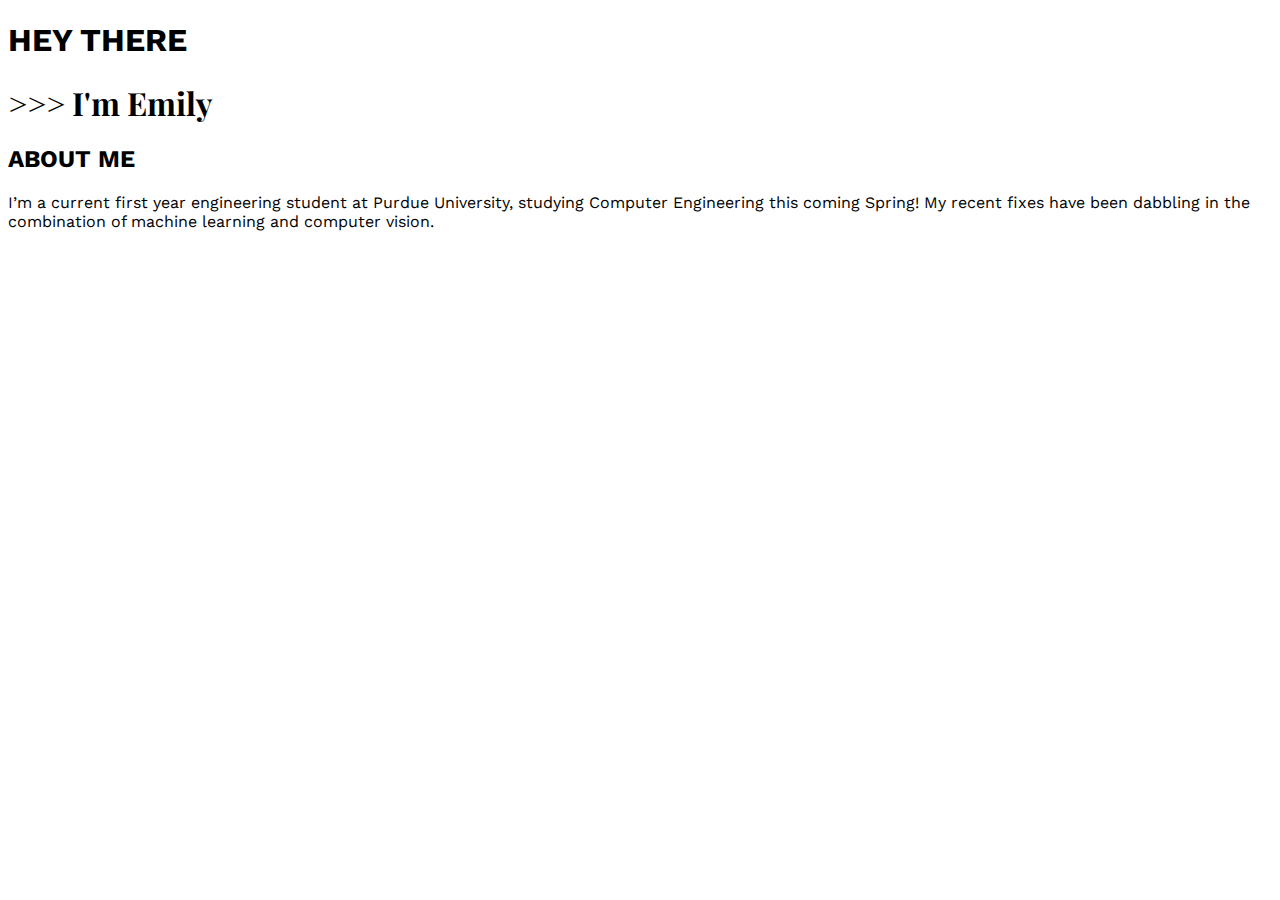
==== index.html @ 72ed7cda "Fixed minor error in index" ====
<!DOCTYPE html>
<html lang="en">
  <head>
    <meta charset="UTF-8" />
    <meta name="viewport" content="width=device-width, initial-scale=1.0" />
    <title>Emily Tumacder</title>

    <!-- Import stylesheets-->
    <link rel="stylesheet" href="general.css" />
    <link rel="stylesheet" href="index.css" />
    <!-- Import fonts-->
    <link rel="preconnect" href="https://fonts.googleapis.com">
    <link rel="preconnect" href="https://fonts.gstatic.com" crossorigin>
    <link href="https://fonts.googleapis.com/css2?family=Playfair+Display:ital@1&family=Work+Sans:wght@400;500&display=swap" rel="stylesheet">
    
  </head>
  <body>
    <div class="nav"></div>
   
    <section id="about">
        <h1>HEY THERE</h3>
        <h1 class ="serif-h1"> >>> I'm Emily</h2>
        <h2> ABOUT ME </h2>
        <p> I’m a current first year engineering 
            student at Purdue University, studying 
            Computer Engineering this coming Spring! 
            My recent fixes have been dabbling in 
            the combination of machine learning and
            computer vision.
        </p>
    </section>


  </body>
</html>
---- general.css ----
html {
    scroll-behavior:  smooth;
}

h1,h2,h3,p{
    font-family: 'Work Sans', sans-serif;   
}

.serif-h1{
    font-family: 'Playfair Display', serif;
}
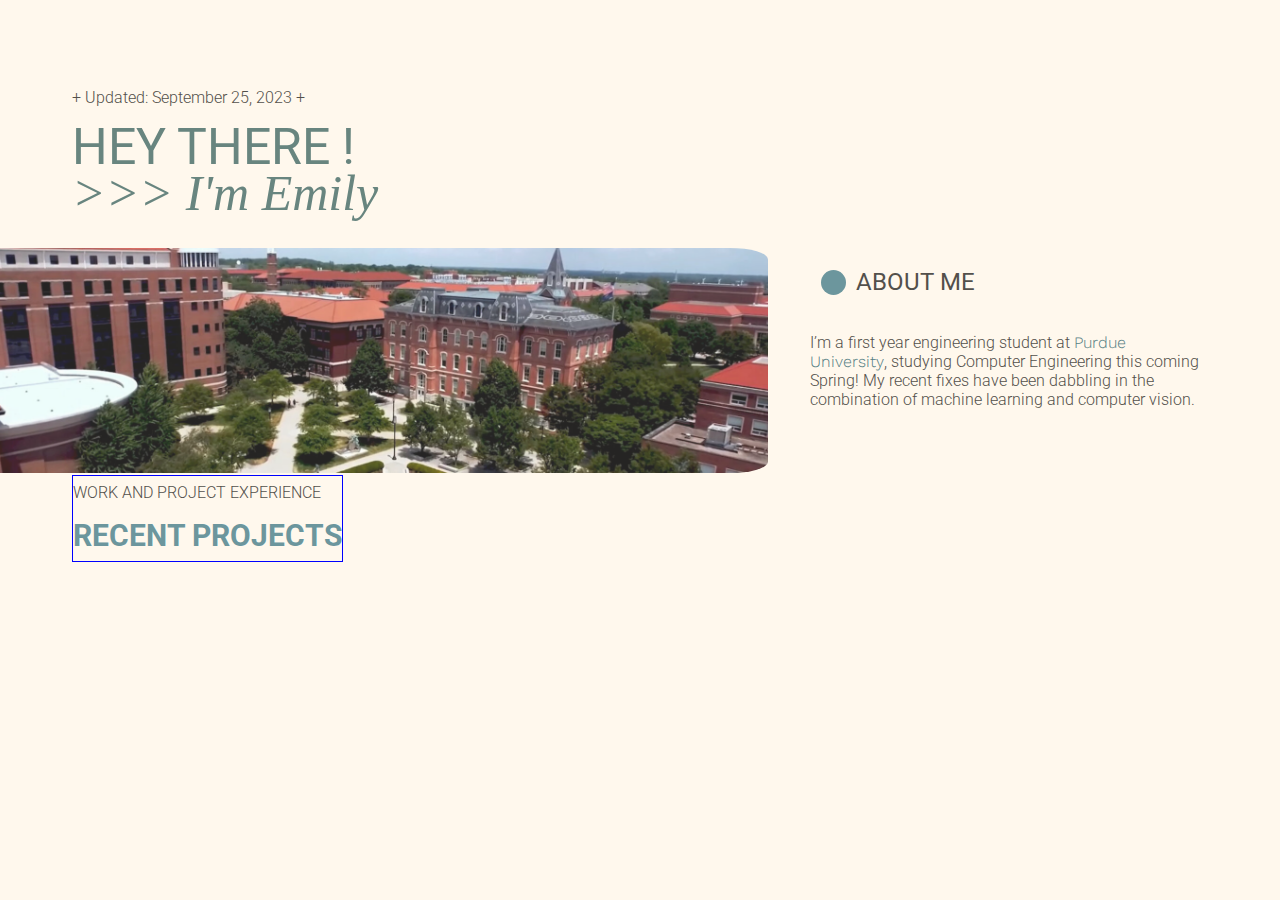
==== commit c693379c: "Finished the intro section" ====
--- a/index.html
+++ b/index.html
@@ -7,29 +7,66 @@
 
     <!-- Import stylesheets-->
     <link rel="stylesheet" href="general.css" />
-    <link rel="stylesheet" href="index.css" />
-    <!-- Import fonts-->
+    <link rel="stylesheet" href="fonts.css" />
+    <!-- Import fonts
+        Roboto : 300 400 regular 700 bold
+        Playfair: 400 italic
+        Work sans: 400 regular 500 medium
+    -->
     <link rel="preconnect" href="https://fonts.googleapis.com">
     <link rel="preconnect" href="https://fonts.gstatic.com" crossorigin>
-    <link href="https://fonts.googleapis.com/css2?family=Playfair+Display:ital@1&family=Work+Sans:wght@400;500&display=swap" rel="stylesheet">
+    <link href="https://fonts.googleapis.com/css2?family=Playfair+Display:ital@1&family=Roboto:wght@300;400;700&family=Work+Sans:wght@400;500&display=swap" rel="stylesheet">
     
-  </head>
+</head>
   <body>
-    <div class="nav"></div>
+    <div class = "page">
+        <div class="nav"></div>
    
-    <section id="about">
-        <h1>HEY THERE</h3>
-        <h1 class ="serif-h1"> >>> I'm Emily</h2>
-        <h2> ABOUT ME </h2>
-        <p> I’m a current first year engineering 
-            student at Purdue University, studying 
-            Computer Engineering this coming Spring! 
-            My recent fixes have been dabbling in 
-            the combination of machine learning and
-            computer vision.
-        </p>
-    </section>
+        <section id="about">
+            <p> + Updated: September 25, 2023 + </p>
+            <h1> HEY THERE !</h3>
+            <h1 class ="serif-h1"> >>> I'm Emily</h2>
+    
+            <div class = "clear-div-short"></div>
+            
+            <div class = "left-img">
+                <img id = "purdue" alt="Purdue university- engineering fountain" src="purdue2.jpg"/> 
+            </div>   
+                
+            <div id = "about-me">  
+                <div class = "left"></div>   
+                <div class = "right"> 
+                    <div class = "right-aligned-headers">
+                        <div class = "dot"></div> 
+                        <h2>ABOUT ME</h2>
+                    </div>
+                    <div class = "right-para">
+                        <p> I’m a first year engineering 
+                            student at <a href="https://engineering.purdue.edu/ECE">Purdue University</a>, studying 
+                            Computer Engineering this coming Spring! 
+                            My recent fixes have been dabbling in 
+                            the combination of machine learning and
+                            computer vision.
+                        </p>
+                    </div>
+                </div>  
 
+            </div>
+        </section>
+
+        <div class = "clear-div-section"></div>
+
+        <section id= "work-projects">
+            <div class = "left">
+                <div class = "left-align-headers" >
+                    <p>WORK AND PROJECT EXPERIENCE</p>
+                    <h2>RECENT PROJECTS</h2>
+                </div>
+            </div>
+            
+        </section>
+
+    </div>
 
   </body>
 </html>
--- a/general.css
+++ b/general.css
@@ -1,11 +1,134 @@
 html {
     scroll-behavior:  smooth;
+    background-color: rgb(255,248,237);
+    margin: 5%;
 }
 
-h1,h2,h3,p{
-    font-family: 'Work Sans', sans-serif;   
+h1{
+    font-family: 'Roboto', 'ttfors', sans-serif; 
+    font-weight: 400;
+    font-size: 50px; 
+    line-height: 0.25;
+    color: #68857F;
+}
+
+p, h2, h3{
+    font-family: 'Roboto', sans-serif; 
+    font-weight: 400; 
+    color: #53504B;
+}
+
+p{
+    font-weight: 300;
 }
 
 .serif-h1{
-    font-family: 'Playfair Display', serif;
+    font-family: serif;
+    font-style: italic;
+    font-weight: 200;
+}
+
+a{
+    font-family: 'Work Sans', sans-serif;
+    text-decoration: none;
+    color: #537d82;
+    transition: 0.5s;
+    border-radius: 10%;
+}
+
+a:hover{
+    background-color: #c0d6d9;
+}
+
+.page{
+    display: flex;
+    flex-direction: column;
+}
+
+/* funny little sections */
+#about-me{
+    display: flex;
+    height: 100%;
+    justify-content: space-between;
+}
+
+/* Funny text stuff */
+/* right alignment text */
+.right{
+    display: flex;
+    flex-direction: column;
+    width: 35%;
+}
+
+.right-aligned-headers{ 
+    display: flex;
+    border: 1px solid rgb(255,248,237);
+    height: 100%;
+    align-items: center;  
+    margin: 0 0;
+}
+.right-para{
+    display: flex;
+    /* border: 1px solid blue;  */
+    height: 100%;
+    float: right;
+    text-align: left;
+}
+
+/* left alignment text */ 
+.left{
+    display: flex;
+    width: 65%;
+    align-items: center;
+}
+.left-align-headers{
+    display: flex;
+    flex-direction: column;
+    line-height: 1.5px;
+    border: 1px solid blue; 
+    height: 100%;
+}
+.left-align-headers h2{
+    color: #6C969D;
+    font-size: 30px;
+    font-weight: 700;
+}
+
+#work-projects{
+    height: 100%;
+}
+
+/* Silly shapes */
+.dot {
+    height: 25px;
+    width: 25px;
+    background-color: #6C969D;
+    border-radius: 50%;
+    display: inline-block;
+    margin: 10px;
+}
+
+/* little spacers */
+.clear-div-section{
+    height: 50px;
+}
+
+.clear-div-short{
+    height: 15px;
+}
+
+/* img things */
+#purdue{
+    width : 100%;
+    height: 75%;
+    object-fit: cover;
+    border-radius: 0 5% 5% 0;
+    opacity: 85%;
+}
+
+.left-img{
+    position: absolute;
+    left: 0%;
+    width: 60%;
+    height: 300px;
 }--- a/fonts.css
+++ b/fonts.css
@@ -0,0 +1,6 @@
+@font-face {
+    font-family: 'ttfors';
+    font-style: normal;
+    font-weight: normal;
+    src: url('TT_fors/tt_fors_thin.otf') format('opentype');
+}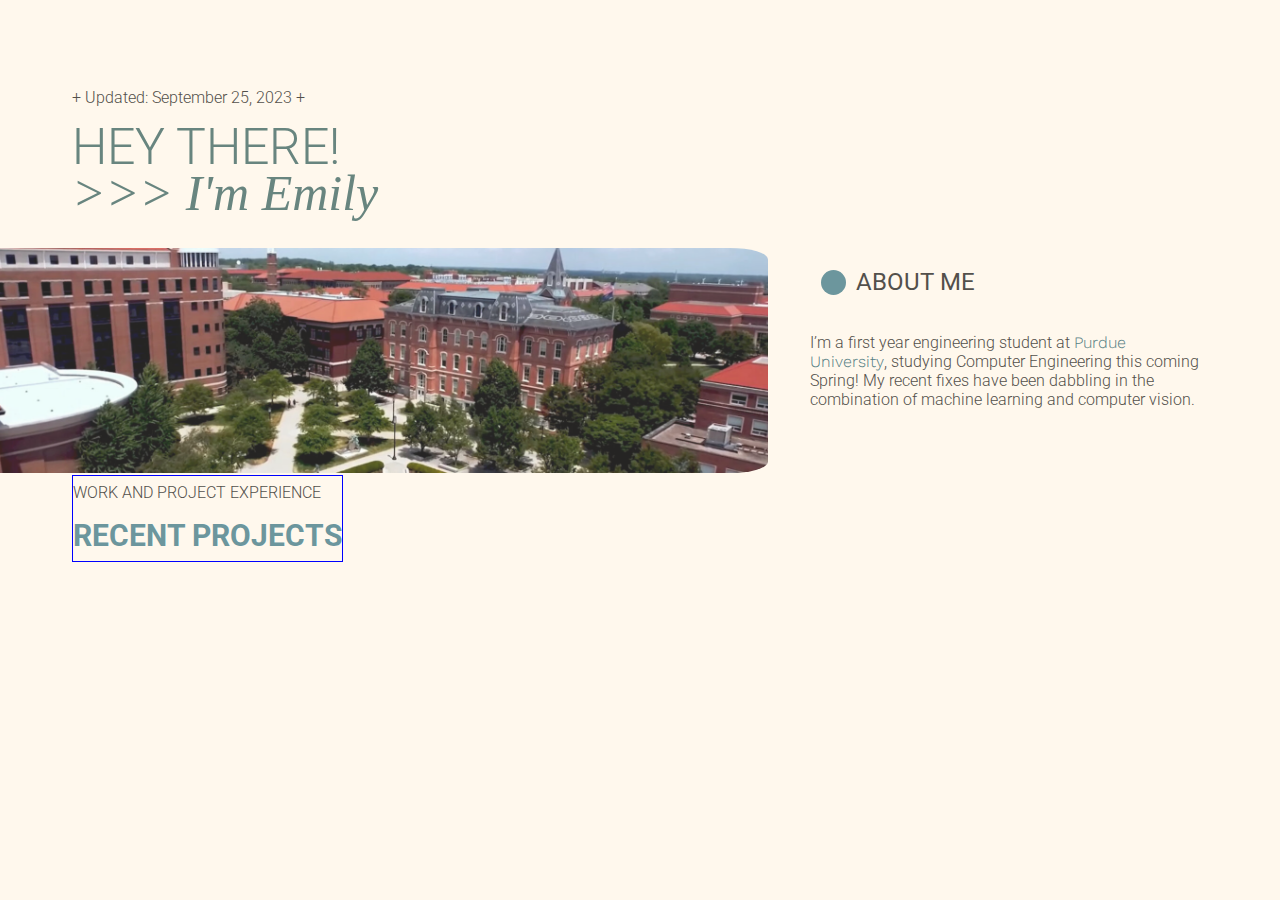
==== commit 37d4a290: "added basic anims" ====
--- a/index.html
+++ b/index.html
@@ -22,13 +22,15 @@
     <div class = "page">
         <div class="nav"></div>
    
-        <section id="about">
+        <div id="title">
             <p> + Updated: September 25, 2023 + </p>
-            <h1> HEY THERE !</h3>
+            <h1> HEY THERE! </h1>   
             <h1 class ="serif-h1"> >>> I'm Emily</h2>
-    
-            <div class = "clear-div-short"></div>
-            
+        </div>
+      
+        <div class = "clear-div-short"></div>
+        
+        <section class="main" id="about">
             <div class = "left-img">
                 <img id = "purdue" alt="Purdue university- engineering fountain" src="purdue2.jpg"/> 
             </div>   
@@ -56,7 +58,7 @@
 
         <div class = "clear-div-section"></div>
 
-        <section id= "work-projects">
+        <section class= "main" id= "work-projects">
             <div class = "left">
                 <div class = "left-align-headers" >
                     <p>WORK AND PROJECT EXPERIENCE</p>
--- a/general.css
+++ b/general.css
@@ -6,10 +6,14 @@
 
 h1{
     font-family: 'Roboto', 'ttfors', sans-serif; 
-    font-weight: 400;
+    font-weight: 300;
     font-size: 50px; 
     line-height: 0.25;
     color: #68857F;
+}
+
+.main{
+    animation: fade-in 3.5s;
 }
 
 p, h2, h3{
@@ -26,6 +30,31 @@
     font-family: serif;
     font-style: italic;
     font-weight: 200;
+    animation: launch-left 2s ease-in-out;
+}
+
+@keyframes launch-left{
+    0%{
+        opacity: 0;
+        transform: translate(-500px);
+    }
+    20%{
+        opacity: 25%;
+        transform: translate(-500px);
+    }
+    100%{
+        opacity: 1;
+        transform: translate(0px);
+    }
+}
+
+@keyframes fade-in{
+    0%{
+        opacity: 0;
+    }
+    100%{
+        opacity: 1;
+    }
 }
 
 a{
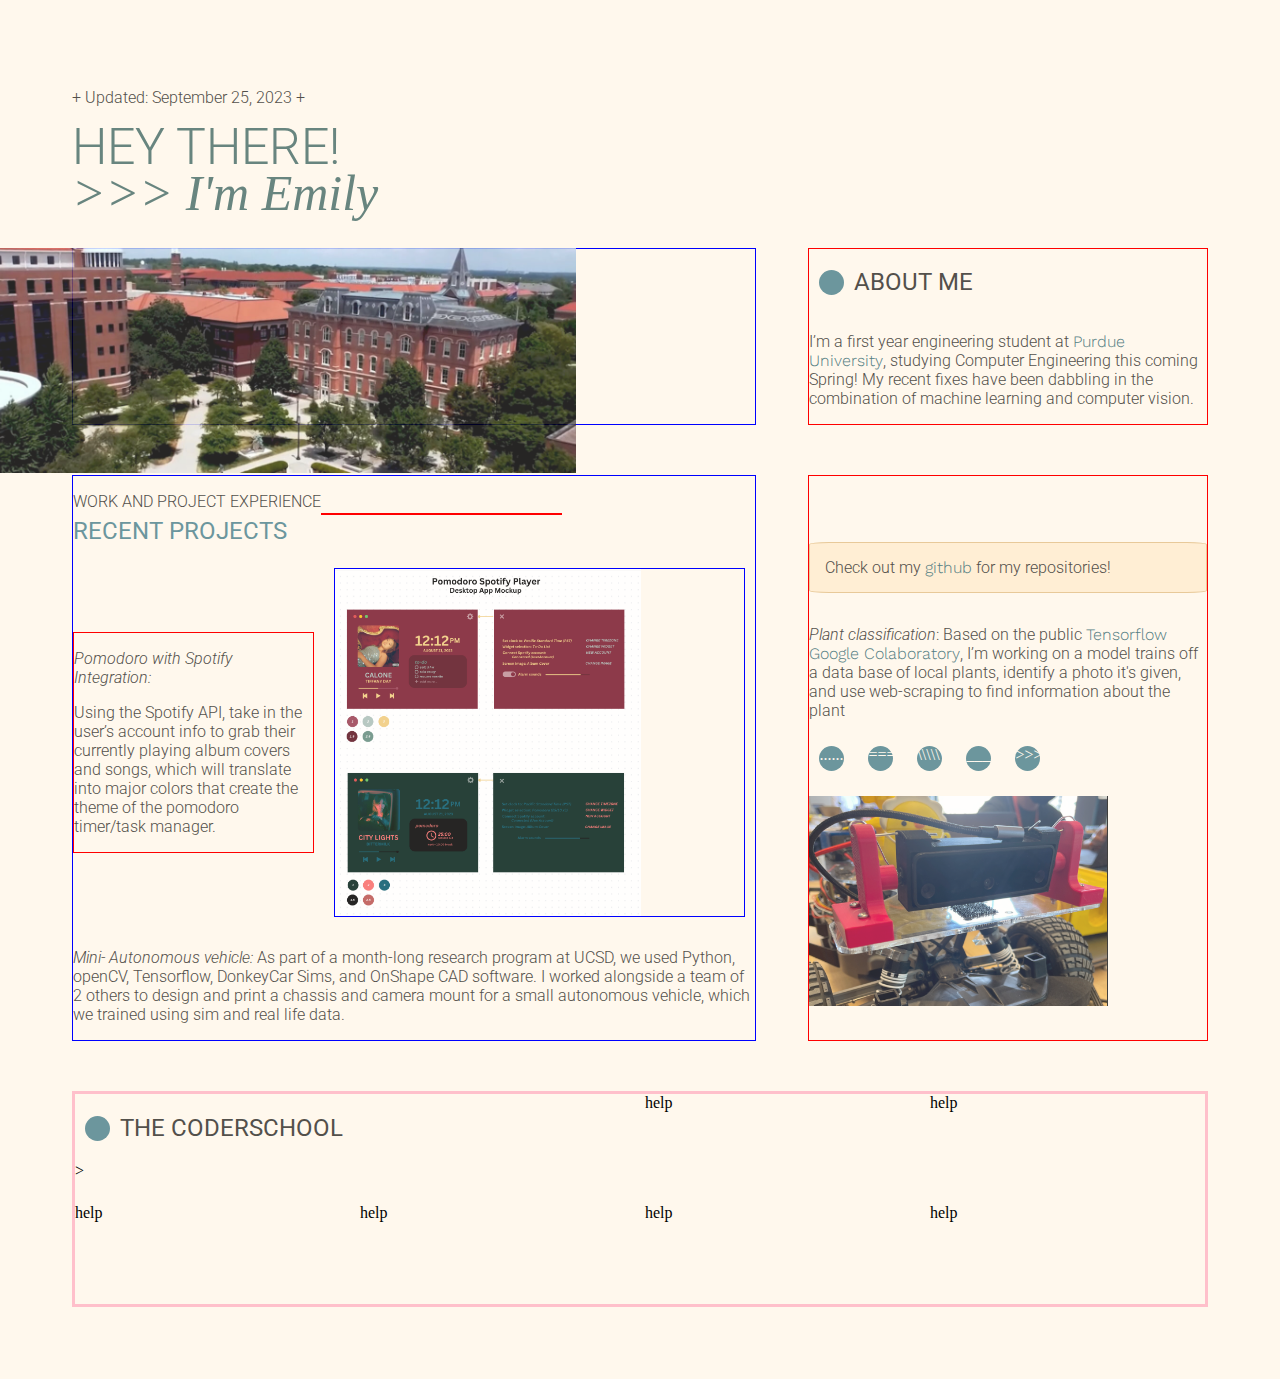
==== commit 07bf4623: "Setting up next sections" ====
--- a/index.html
+++ b/index.html
@@ -32,7 +32,7 @@
         
         <section class="main" id="about">
             <div class = "left-img">
-                <img id = "purdue" alt="Purdue university- engineering fountain" src="purdue2.jpg"/> 
+                <img class="image-defaults" alt="Purdue university- engineering fountain" src="purdue2.jpg"/> 
             </div>   
                 
             <div id = "about-me">  
@@ -60,12 +60,88 @@
 
         <section class= "main" id= "work-projects">
             <div class = "left">
-                <div class = "left-align-headers" >
+                <div>
                     <p>WORK AND PROJECT EXPERIENCE</p>
                     <h2>RECENT PROJECTS</h2>
                 </div>
+
+                <div class = "right"></div>
+
+                <div class = "right">
+                    <div>
+                        <p><i>Pomodoro with Spotify Integration:</i></p>
+                    
+                        <p>Using the Spotify API, 
+                            take in the user’s account info to grab their 
+                            currently playing album covers and songs, 
+                            which will translate into major colors that 
+                            create the theme of the pomodoro timer/task manager. 
+                        </p>
+                    </div>
+                </div>
+
+                <div class="clear-div-vertical"></div>
+
+                <div class = "left">
+                    <img class ="image-defaults" src="spotify_mockup.png">
+                </div>
+        
+                <div>
+                    <p>
+                       <i>Mini- Autonomous vehicle:</i> As part of a month-long 
+                        research program at UCSD, we used Python, openCV, 
+                        Tensorflow, DonkeyCar Sims, and OnShape CAD software. 
+                        I worked alongside a team of 2 others to design 
+                        and print a chassis and camera mount for a small 
+                        autonomous vehicle, which we trained using sim and 
+                        real life data.
+                    </p>
+                </div>
             </div>
-            
+
+            <div class = "right">
+                <div class="clear-div-section"></div>
+
+                <p id="git">Check out my <a href="https://github.com/emtinside">github</a> for my repositories!</p> 
+                <p>
+                    <i>Plant classification</i>: Based on the public <a href="https://colab.research.google.com/github/tensorflow/docs/blob/master/site/en/tutorials/images/classification.ipynb">Tensorflow Google Colaboratory</a>, 
+                    I’m working on a model trains off a data base of local plants, 
+                    identify a photo it's given, and use web-scraping to find information about the plant
+                </p>       
+                <div>
+                    <div>
+                        <div class="dot">......</div>
+                        <div class="dot">======</div>
+                        <div class="dot">\\\\\\</div>
+                        <div class="dot">______</div>
+                        <div class="dot">>>>>>></div>
+                    </div>
+                    <div class = "clear-div-short"></div>
+                    <img class="image-defaults" src="auto_vehicle.png">   
+                </div>
+            </div>
+        </section>
+
+        <div class="clear-div-section"></div>
+
+        <section id="coderschool">
+            <div class="full-grid">
+                <div class="grid00-01">
+                    <div class="basic-flex">
+                        <div class="dot"></div>
+                        <h2>
+                            THE CODERSCHOOL
+                        </h2>
+                    </div>>
+                </div>
+                <div class="grid02">help</div>
+                <div class="grid03">help</div>
+                <div class="grid10">help</div>
+                <div class="grid11">help</div>
+                <div class="grid12">help</div>
+                <div class="grid13">help</div>
+
+            </div>
         </section>
 
     </div>
--- a/general.css
+++ b/general.css
@@ -74,11 +74,22 @@
     flex-direction: column;
 }
 
+.basic-flex{
+    display: flex;
+    align-items: center;
+}
+
 /* funny little sections */
 #about-me{
     display: flex;
     height: 100%;
     justify-content: space-between;
+}
+#git{
+    background-color: #ffeed4;
+    border-radius: 5%;
+    border: 1px solid #e8c999;
+    padding: 15px;
 }
 
 /* Funny text stuff */
@@ -87,43 +98,57 @@
     display: flex;
     flex-direction: column;
     width: 35%;
+    border: 1px solid red; 
 }
 
 .right-aligned-headers{ 
-    display: flex;
-    border: 1px solid rgb(255,248,237);
+    display: inline-flex;
     height: 100%;
     align-items: center;  
     margin: 0 0;
-}
-.right-para{
-    display: flex;
-    /* border: 1px solid blue;  */
-    height: 100%;
-    float: right;
-    text-align: left;
 }
 
 /* left alignment text */ 
 .left{
     display: flex;
-    width: 65%;
-    align-items: center;
+    width: 60%;
+    flex-wrap: wrap;
+    row-gap: 15px;
+    border: 1px solid blue; 
+    align-content: flex-start;
+    align-items: center;  
 }
-.left-align-headers{
-    display: flex;
-    flex-direction: column;
+
+.left h2{
+    color: #6C969D;
+    font-weight: 400;
+    width: 100%;
+    height: 100%;
     line-height: 1.5px;
+}
+
+/* full stuff */
+.full-grid{
+    display: grid;
+    grid-template-columns: repeat(4, 1fr);
+    border: 3px solid pink; 
+    gap: 10px;
+    grid-auto-rows: minmax(100px, auto);
+    /* width: 100%;
+    flex-wrap: wrap;
+    row-gap: 15px;
     border: 1px solid blue; 
-    height: 100%;
+    align-content: flex-start;
+    align-items: center;   */
 }
-.left-align-headers h2{
-    color: #6C969D;
-    font-size: 30px;
-    font-weight: 700;
+.grid00-01{
+    grid-column: 1 / 3;
+    grid-row: 1;
 }
 
 #work-projects{
+    display: flex;
+    justify-content: space-between;
     height: 100%;
 }
 
@@ -131,6 +156,7 @@
 .dot {
     height: 25px;
     width: 25px;
+    color: rgb(255,248,237);
     background-color: #6C969D;
     border-radius: 50%;
     display: inline-block;
@@ -146,12 +172,15 @@
     height: 15px;
 }
 
+.clear-div-vertical{
+    width : 20px;
+}
+
 /* img things */
-#purdue{
-    width : 100%;
+.image-defaults{
+    width : 75%;
     height: 75%;
     object-fit: cover;
-    border-radius: 0 5% 5% 0;
     opacity: 85%;
 }
 
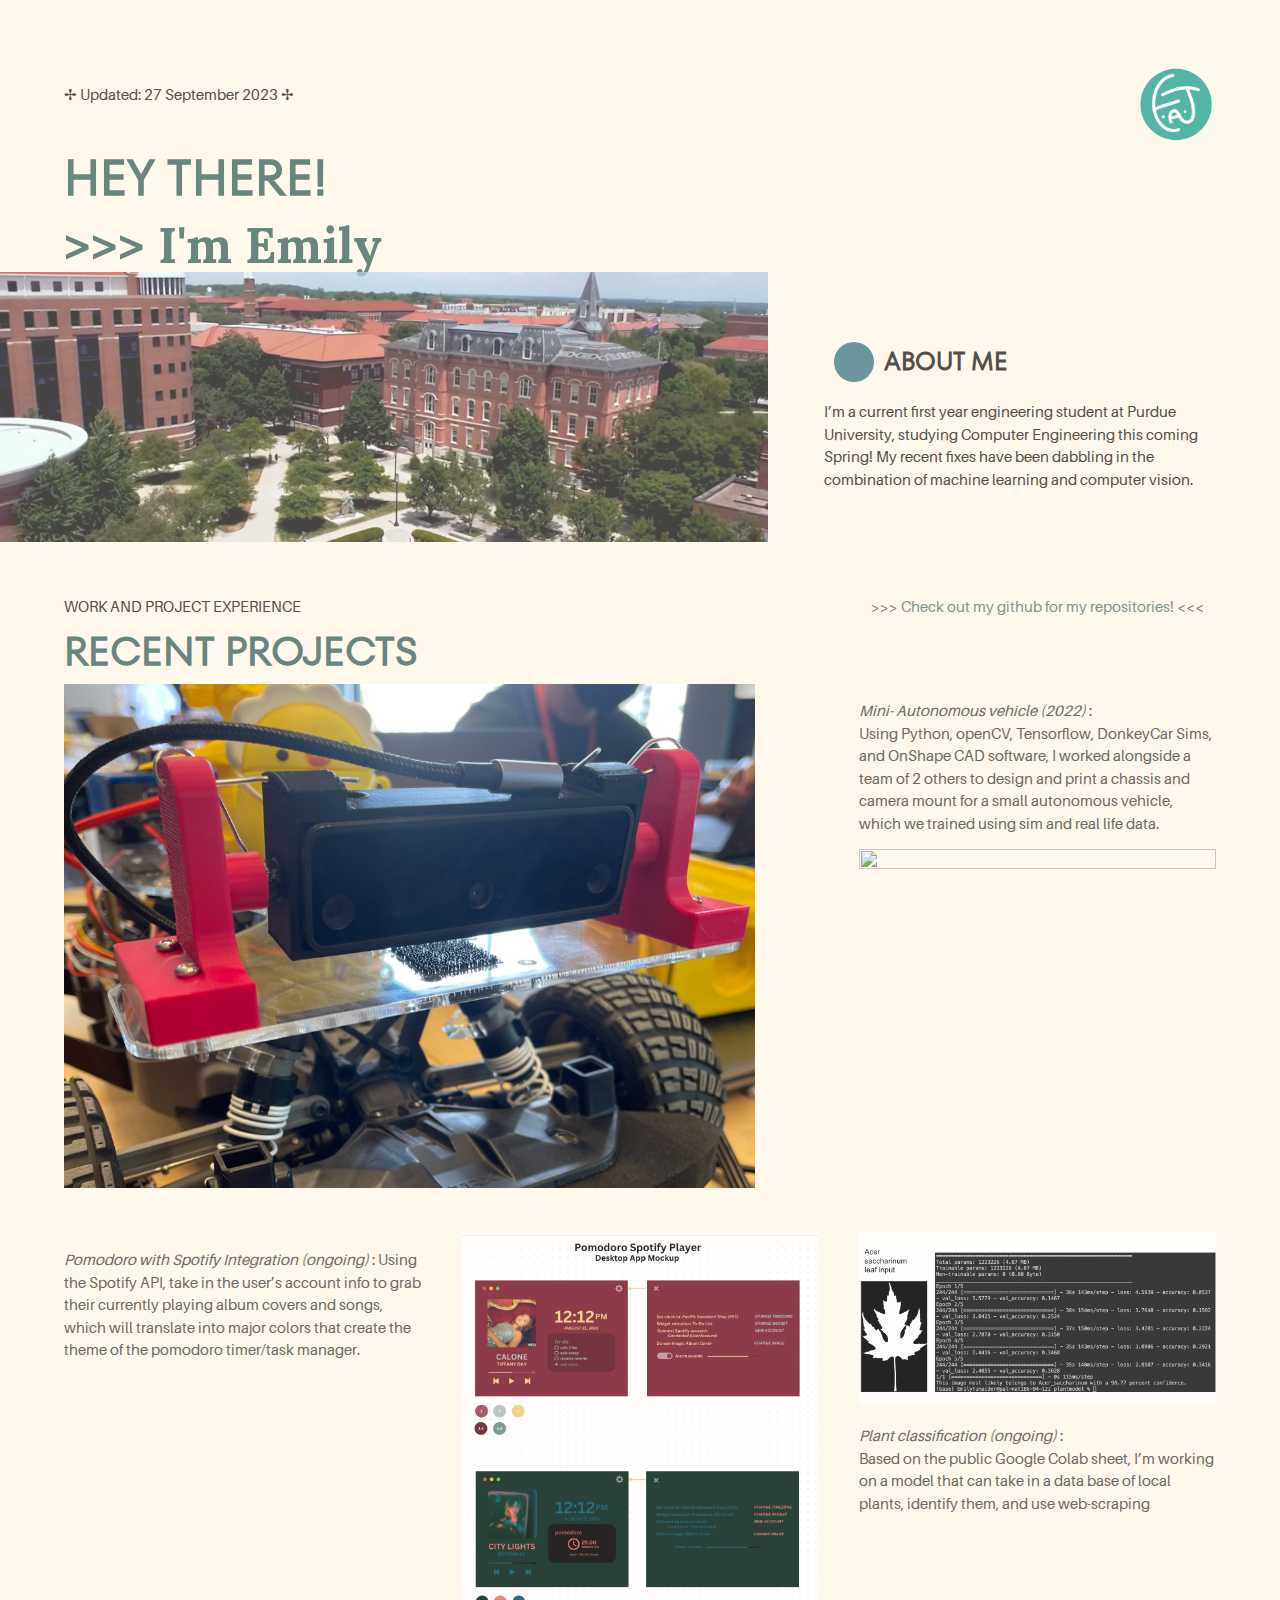
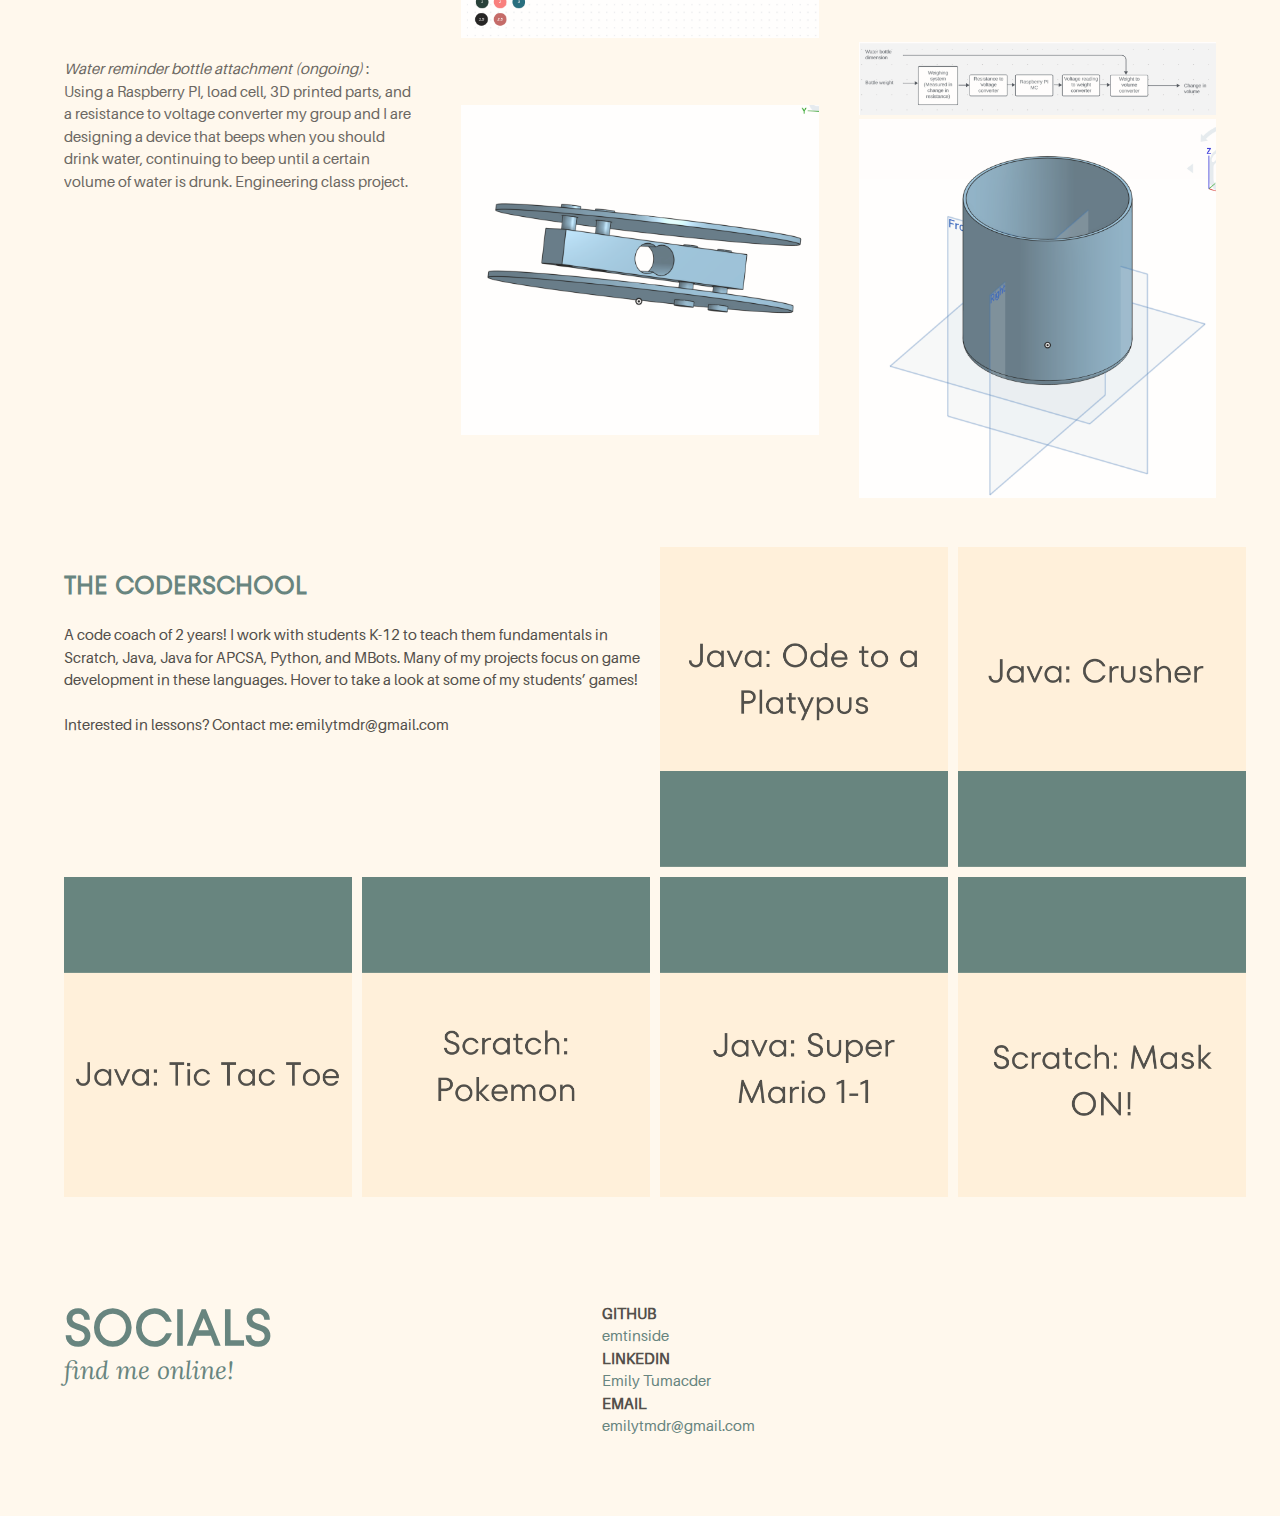
==== commit 2456a6ff: "Finished website" ====
--- a/index.html
+++ b/index.html
@@ -4,148 +4,229 @@
     <meta charset="UTF-8" />
     <meta name="viewport" content="width=device-width, initial-scale=1.0" />
     <title>Emily Tumacder</title>
-
-    <!-- Import stylesheets-->
-    <link rel="stylesheet" href="general.css" />
-    <link rel="stylesheet" href="fonts.css" />
-    <!-- Import fonts
-        Roboto : 300 400 regular 700 bold
-        Playfair: 400 italic
-        Work sans: 400 regular 500 medium
+    <link rel="icon" type="image/logo" href="/imgs/icon.png">
+
+    <!--
+        Import Stylesheets
     -->
-    <link rel="preconnect" href="https://fonts.googleapis.com">
-    <link rel="preconnect" href="https://fonts.gstatic.com" crossorigin>
-    <link href="https://fonts.googleapis.com/css2?family=Playfair+Display:ital@1&family=Roboto:wght@300;400;700&family=Work+Sans:wght@400;500&display=swap" rel="stylesheet">
+    <link rel="stylesheet" href="css/index.css" />
+    <link rel="stylesheet" href="css/fonts.css" />
+
+    <!--
+        Import Google Fonts
+    -->
+    <link rel="preconnect" href="https://fonts.googleapis.com" />
+    <link rel="preconnect" href="https://fonts.gstatic.com" crossorigin />
+    <link
+      href="https://fonts.googleapis.com/css2?family=Lora:ital@1&display=swap"
+      rel="stylesheet"
+    />
+  </head>
+  <body>
+    <div id="titles">
+      <div class="titles-child">
+        <p>✢ Updated: 27 September 2023 ✢</p>
+      </div>
+      <div class="titles-child" id="logo">
+        <img src="imgs/icon.png">
+      </div>
+      <div class="titles-child" id="sans_title">
+        <h1 class="sans_title">HEY THERE!</h1>
+      </div>
+      <div></div>
+      <div class="titles-child" id ="serif_title">
+        <h1 class="serif_title" style="animation: launch-left 2s ease-in-out;">>>> I'm Emily</h1>
+      </div>
+    </div>
+
+    <div class="clear-div-section"></div>
+
+    <div id="introduction">
+      <div class="left-abs-img">
+        <img src="imgs/purdue/purdue2.jpg" alt="purdue campus" />
+      </div>
+
+      <div id="intro-title">
+        <div class="dot"></div>
+        <h2>ABOUT ME</h2>
+      </div>
+
+      <p>
+        I’m a current first year engineering student at Purdue University,
+        studying Computer Engineering this coming Spring! My recent fixes have
+        been dabbling in the combination of machine learning and computer
+        vision.
+      </p>
+    </div>
+
+    <div class="clear-div-section"></div>
+    <div class="clear-div-section"></div>
+
+    <div id="projects">
+      <div id="intro-title">
+        <p>WORK AND PROJECT EXPERIENCE</p>
+        <h2 id="work-header">RECENT PROJECTS</h2>
+      </div>
+
+      <div class = "flex-right" id="git">
+        <p>
+            >>> <a href="https://github.com/emtinside">Check out my github for my repositories! </a> &#60&#60&#60 
+        </p>
+      </div>
+
+      <div class="flex-60">
+            <img src="/imgs/ucsd-auto/auto_vehicle.png">
+      </div>
+
+      <div class="flex-right">
+        <p>
+        <i>Mini- Autonomous vehicle (2022)</i> :  
+            <br>Using Python, openCV, Tensorflow,
+            DonkeyCar Sims, and OnShape CAD software, 
+            I worked alongside a team of 2 others 
+            to design and print a chassis and camera mount for a small 
+            autonomous vehicle, which we trained 
+            using sim and real life data.
+        </p>
+        <div>
+            <img src="/imgs/ucsd-auto/auto_team.JPG">
+        </div>
+      </div>
+
+      <div class="clear-div-section"></div>
+
+      <div class="flex-left">
+            <p>
+                <i>Pomodoro with Spotify Integration (ongoing)</i> : 
+                Using the Spotify API, take in the 
+                user’s account info to grab their 
+                currently playing album covers and songs, 
+                which will translate into major colors 
+                that create the theme of the pomodoro timer/task manager. 
+            </p>
+      </div>
+      <div class="flex-center">
+        <img src="/imgs/spotify/spotify_mockup.png">
+      </div>
+      <div class="flex-right">    
+        <img src="/imgs/binary-plant-model.png">
+        <p>
+        <i>Plant classification (ongoing)</i> :<br>
+                Based on the public Google Colab sheet, 
+                I’m working on a model that can take in a data base of 
+                local plants, identify them, and use web-scraping 
+        </p>
+      </div>
+
+      <div class="flex-left">
+        <p>
+            <i>Water reminder bottle attachment (ongoing)</i> : <br>
+            Using a Raspberry PI, load cell, 3D printed parts, and a resistance to voltage converter
+            my group and I are designing a device that beeps when you should drink water,
+            continuing to beep until a certain volume of water is drunk. Engineering class project. 
+        </p>
+    </div>
     
-</head>
-  <body>
-    <div class = "page">
-        <div class="nav"></div>
-   
-        <div id="title">
-            <p> + Updated: September 25, 2023 + </p>
-            <h1> HEY THERE! </h1>   
-            <h1 class ="serif-h1"> >>> I'm Emily</h2>
-        </div>
-      
-        <div class = "clear-div-short"></div>
+    <div class="flex-center">
+        <img src="/imgs/water-reminder/Cad.png">
+    </div>
+    <div class="flex-right">
+        <img src="/imgs/water-reminder/systems.png">
+        <img src="/imgs/water-reminder/boot.png">
+    </div>
+
+    <div class="clear-div-section"></div>
+
+    <div class="work-projects">
+        <div id="work-projects-title">
+            <div id="intro-title">
+                <h2 id="coder-header">THE CODERSCHOOL</h2>
+            </div>
+            <p>
+                A code coach of 2 years! 
+                I work with students K-12 to 
+                teach them fundamentals in Scratch, 
+                Java, Java for APCSA, Python, and MBots. 
+                Many of my projects focus on game development 
+                in these languages. Hover to take a look at 
+                some of my students’ games!
+                <br> <br>
+                Interested in lessons? Contact me: emilytmdr@gmail.com
+            </p>
+        </div>
+
+        <div class="img-underlay" id="img1">
+            <img src="/imgs/coder/ode.png">
+        </div>
+        <div id="img1">
+            <img class="img-cover" src="/imgs/coder/ode-head-1.png">
+        </div>
+
+        <div class="img-underlay" id="img2">
+            <img src="/imgs/coder/crusher.png">
+        </div>
+        <div id="img2">
+            <img class="img-cover" src="/imgs/coder/crusher-head-2.png">
+        </div>
+
+        <div class="img-underlay" id="img3">
+            <img src="/imgs/coder/ttt.png">
+        </div>
+        <div id="img3">
+            <img class="img-cover" src="/imgs/coder/ttt-head-3.png">
+        </div>
+
+        <div class="img-underlay" id="img4">
+            <img src="/imgs/coder/pokemon.png">
+        </div>
+        <div id="img4">
+            <img class="img-cover" src="/imgs/coder/pokemon-head-4.png">
+        </div>
         
-        <section class="main" id="about">
-            <div class = "left-img">
-                <img class="image-defaults" alt="Purdue university- engineering fountain" src="purdue2.jpg"/> 
-            </div>   
-                
-            <div id = "about-me">  
-                <div class = "left"></div>   
-                <div class = "right"> 
-                    <div class = "right-aligned-headers">
-                        <div class = "dot"></div> 
-                        <h2>ABOUT ME</h2>
-                    </div>
-                    <div class = "right-para">
-                        <p> I’m a first year engineering 
-                            student at <a href="https://engineering.purdue.edu/ECE">Purdue University</a>, studying 
-                            Computer Engineering this coming Spring! 
-                            My recent fixes have been dabbling in 
-                            the combination of machine learning and
-                            computer vision.
-                        </p>
-                    </div>
-                </div>  
-
-            </div>
-        </section>
-
-        <div class = "clear-div-section"></div>
-
-        <section class= "main" id= "work-projects">
-            <div class = "left">
-                <div>
-                    <p>WORK AND PROJECT EXPERIENCE</p>
-                    <h2>RECENT PROJECTS</h2>
-                </div>
-
-                <div class = "right"></div>
-
-                <div class = "right">
-                    <div>
-                        <p><i>Pomodoro with Spotify Integration:</i></p>
-                    
-                        <p>Using the Spotify API, 
-                            take in the user’s account info to grab their 
-                            currently playing album covers and songs, 
-                            which will translate into major colors that 
-                            create the theme of the pomodoro timer/task manager. 
-                        </p>
-                    </div>
-                </div>
-
-                <div class="clear-div-vertical"></div>
-
-                <div class = "left">
-                    <img class ="image-defaults" src="spotify_mockup.png">
-                </div>
-        
-                <div>
-                    <p>
-                       <i>Mini- Autonomous vehicle:</i> As part of a month-long 
-                        research program at UCSD, we used Python, openCV, 
-                        Tensorflow, DonkeyCar Sims, and OnShape CAD software. 
-                        I worked alongside a team of 2 others to design 
-                        and print a chassis and camera mount for a small 
-                        autonomous vehicle, which we trained using sim and 
-                        real life data.
-                    </p>
-                </div>
-            </div>
-
-            <div class = "right">
-                <div class="clear-div-section"></div>
-
-                <p id="git">Check out my <a href="https://github.com/emtinside">github</a> for my repositories!</p> 
-                <p>
-                    <i>Plant classification</i>: Based on the public <a href="https://colab.research.google.com/github/tensorflow/docs/blob/master/site/en/tutorials/images/classification.ipynb">Tensorflow Google Colaboratory</a>, 
-                    I’m working on a model trains off a data base of local plants, 
-                    identify a photo it's given, and use web-scraping to find information about the plant
-                </p>       
-                <div>
-                    <div>
-                        <div class="dot">......</div>
-                        <div class="dot">======</div>
-                        <div class="dot">\\\\\\</div>
-                        <div class="dot">______</div>
-                        <div class="dot">>>>>>></div>
-                    </div>
-                    <div class = "clear-div-short"></div>
-                    <img class="image-defaults" src="auto_vehicle.png">   
-                </div>
-            </div>
-        </section>
-
-        <div class="clear-div-section"></div>
-
-        <section id="coderschool">
-            <div class="full-grid">
-                <div class="grid00-01">
-                    <div class="basic-flex">
-                        <div class="dot"></div>
-                        <h2>
-                            THE CODERSCHOOL
-                        </h2>
-                    </div>>
-                </div>
-                <div class="grid02">help</div>
-                <div class="grid03">help</div>
-                <div class="grid10">help</div>
-                <div class="grid11">help</div>
-                <div class="grid12">help</div>
-                <div class="grid13">help</div>
-
-            </div>
-        </section>
-
-    </div>
-
+        <div class="img-underlay" id="img5">
+            <img src="/imgs/coder/mario.png">
+        </div>
+        <div id="img5">
+            <img class="img-cover" src="/imgs/coder/mario-head-5.png">
+        </div>
+
+        <div class="img-underlay" id="img6">
+            <img src="/imgs/coder/mask.png">
+        </div>
+        <div id="img6">
+            <img class="img-cover" src="/imgs/coder/mask-head-7.png">
+        </div>
+    </div>
+
+    <div class="clear-div-section"></div>
+    <div class="clear-div-section"></div>
+
+    <div class="socials">
+        <div>
+            <h2> SOCIALS </h2>
+            <p id="find-me"><i>find me online!</i> </p>
+        </div>
+        <div id="socials">
+            <p><b>GITHUB</b>
+                <br> 
+                <a href="https://github.com/emtinside"> emtinside </a>
+                <br>
+                <b>LINKEDIN</b> 
+                <br>
+                <a href="www.linkedin.com/in/emily-tumacder"> Emily Tumacder </a>
+                <br>
+                <b>EMAIL</b> 
+                <br>
+                <a href=""> emilytmdr@gmail.com </a>
+            </p>
+        </div>
+    </div>
+
+    </div>
   </body>
 </html>
 
+
+<!--
+    
+-->--- a/css/index.css
+++ b/css/index.css
@@ -0,0 +1,280 @@
+/* Color Coding Legend
+--> Red: Body
+--> Blue: Left column
+--> Green: Right colum
+--> Pink: Grid
+--> White: Additional elements
+*/
+
+/* GENERAL SETTINGS */
+html{
+    background-color: rgb(255,248,237);
+}
+
+body{
+    color: #53504B;
+    margin: 5%;
+}
+
+/* IMAGES AS A WHOLE */
+img{
+    width: 100%;
+    height: 100%;
+    object-fit: cover; 
+}
+
+/* HEADINGS AND FONTS */
+h1{
+    font-size: 50px;
+    color: #68857F;
+}
+
+h2{
+    font-size: 25px;
+    font-family: "ttfors_regular", sans-serif;
+}
+
+.sans_title{
+    font-family: "ttfors_regular", sans-serif;
+}
+
+.serif_title{
+    font-family: "Lora", serif;
+}
+
+p{
+    font-family: "aileron";
+    font-size: 15px;
+    line-height: 1.5;
+}
+a{
+    text-decoration: none;
+    color: #68857F;
+}
+
+/* DIV --- TITLES */
+#titles{
+    display: grid;
+    grid-template-columns: 93% 7%;
+    grid-template-areas: "titlep icon" "titlehey ." "titlename .";
+    grid-template-rows: 3;
+    row-gap: 0px;
+}
+
+.titles-child{
+    /* border: 1px solid black; */
+    line-height: 0;
+}
+.titles-child #serif_title{
+    grid-area: titlehey;
+}
+.titles-child #serif_title{
+    grid-area: titlename;
+}
+.titles-child img{
+    opacity: 85%;
+    width: 100%;
+    height: 100%;
+    object-fit: contain;
+}
+.titles-child p{
+    /* border: 1px solid black; */
+    line-height: 2;
+    grid-area: titlep;
+}
+
+/* DIV --- INTRODUCTION */
+#introduction{
+    display: grid;
+    grid-template-columns: 33% 33% 33%;
+    grid-template-rows: auto;
+    grid-template-areas: ". . title" ". . sidebar";
+    align-items: center;
+}
+.left-abs-img{
+    position: absolute;
+    opacity: 85%;
+    left: 0%;
+    width: 60%;
+    height: 30%;
+}
+
+.left-abs-img img{
+    opacity: 85%;
+    width: 100%;
+    height: 100%;
+    object-fit: cover;
+}
+
+#introduction #intro-title{
+    display: flex;
+    align-items: center;
+    grid-area: title;
+}
+
+#introduction p{
+    grid-area: sidebar;
+    margin: 0px;
+}
+
+/* DIV --- ONGOING PROJECTS */
+#projects{
+    display: flex;
+    flex-wrap: wrap;
+}
+.flex-right{
+    opacity: 85%;
+    width: 31%;
+    height: fit-content;
+    margin-left: auto;
+}
+.flex-left{
+    opacity: 85%;
+    width: 31%;
+    height: fit-content;
+    margin-right: auto;
+}
+.flex-center{
+    width: 31%;
+    opacity: 85%;
+    height: fit-content;
+    margin: auto;
+}
+#work-header{
+    font-size: 40px;
+    color: #68857F;
+    line-height: 0;
+}
+#git{
+    row-gap: 5px;
+    text-align: center;
+}
+.flex-60{
+    width: 60%;
+}
+
+/* DIV --- THE CODERSCHOOL */
+.work-projects{
+    display: grid;
+    grid-template-columns: 25% 25% 25% 25%;
+    grid-template-rows: 25vw 25vw; 
+    grid-template-areas: "text text img1 img2" "img3 img4 img5 img6";
+    gap: 10px;
+}
+#work-projects-title{
+    grid-area: text;
+}
+#coder-header{
+    font-size: 25px;
+    color: #68857F;
+}
+.img-cover{
+    opacity: 1;
+}
+.img-cover:hover{
+    opacity: 0;
+    transition: 0.3s ;
+}
+.img-underlay{
+    opacity: 1;
+}
+#img1{
+    grid-area: img1;
+}
+#img2{
+    grid-area: img2;
+}
+#img3{
+    grid-area: img3;
+}
+#img4{
+    grid-area: img4;
+}
+#img5{
+    grid-area: img5;
+}
+#img6{
+    grid-area: img6;
+}
+
+/* DIV --- SOCIALS */
+.socials{
+    display: flex;
+    width: 60%;
+    justify-content: space-between;
+}
+
+.socials  h2{
+    font-size: 50px;
+    line-height: 0;
+    color: #68857F;
+}
+.socials #find-me{
+    font-size: 25px;
+    line-height: 0;
+    font-family: "Lora", serif;
+    font-style: italic;
+    color: #68857F;
+}
+.socials  #socials{
+    font-size: 15px;
+    font-family: ttfors, sans-serif;
+    font-style: normal;
+    color: #53504B;
+}
+
+/* CLEAR DIVIDERS */
+.clear-div-section{
+    height: 5vh;
+    left: 0%;
+    width: 100%;
+}
+
+/* FUN FILLER SHAPES */
+.dot {
+    height: 40px;
+    width: 40px;
+    color: rgb(255,248,237);
+    background-color: #6C969D;
+    border-radius: 50%;
+    display: inline-block;
+    margin: 10px;
+}
+
+/* ANIMATION */
+@keyframes launch-left{
+    0%{
+        opacity: 0;
+        transform: translate(-500px);
+    }
+    20%{
+        opacity: 25%;
+        transform: translate(-500px);
+    }
+    100%{
+        opacity: 1;
+        transform: translate(0px);
+    }
+}
+
+@keyframes fade-out{
+    0%{
+        opacity: 1;
+    }
+    100%{
+        opacity: 0;
+        visibility: hidden;
+    }
+
+}
+
+@keyframes fade-in{
+    0%{
+        visibility: hidden;
+        opacity: 0;
+    }
+    100%{
+        opacity: 1;
+        visibility: visible;
+    }
+}--- a/css/fonts.css
+++ b/css/fonts.css
@@ -0,0 +1,34 @@
+@font-face {
+    font-family: "ttfors_regular";
+    src: url(/fonts/ttfors/TT\ Fors\ Trial\ Regular.ttf);
+    font-weight: 400;
+    font-style: normal;
+}
+
+@font-face {
+    font-family: "ttfors_thin";
+    src: url(/fonts/ttfors/TT\ Fors\ Trial\ Light.ttf);
+    font-weight: 300;
+    font-style: normal;
+}
+
+@font-face {
+    font-family: "ttfors_thin_ital";
+    src: url(/fonts/ttfors/TT\ Fors\ Trial\ Light\ Italic.ttf);
+    font-weight: 300;
+    font-style: italic;
+}
+
+@font-face {
+    font-family: "ttfors_regular_ital";
+    src: url(/fonts/ttfors/TT\ Fors\ Trial\ Italic.ttf);
+    font-weight: 400;
+    font-style: italic;
+}
+
+@font-face {
+    font-family: "aileron";
+    src: url('/fonts/aileron/Aileron-Regular.otf') format('opentype');
+    font-weight: normal;
+    font-style: normal;
+}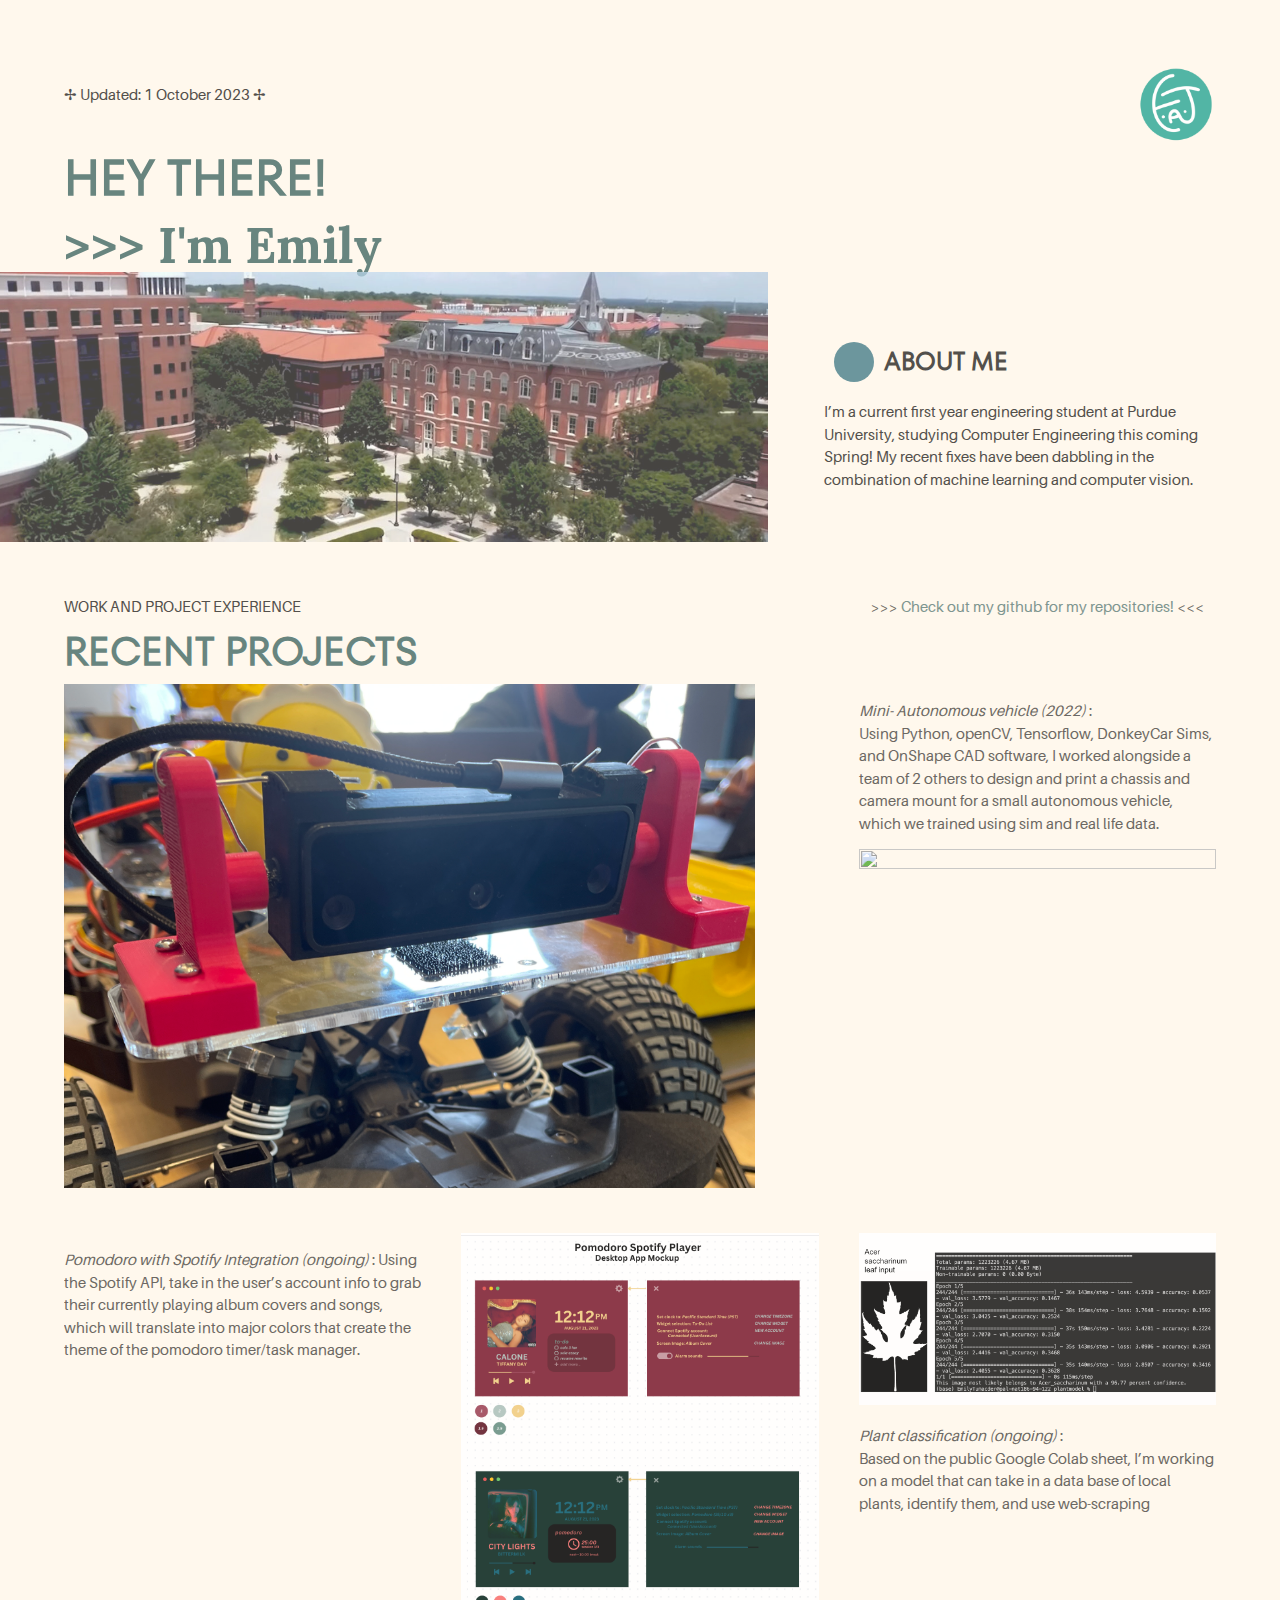
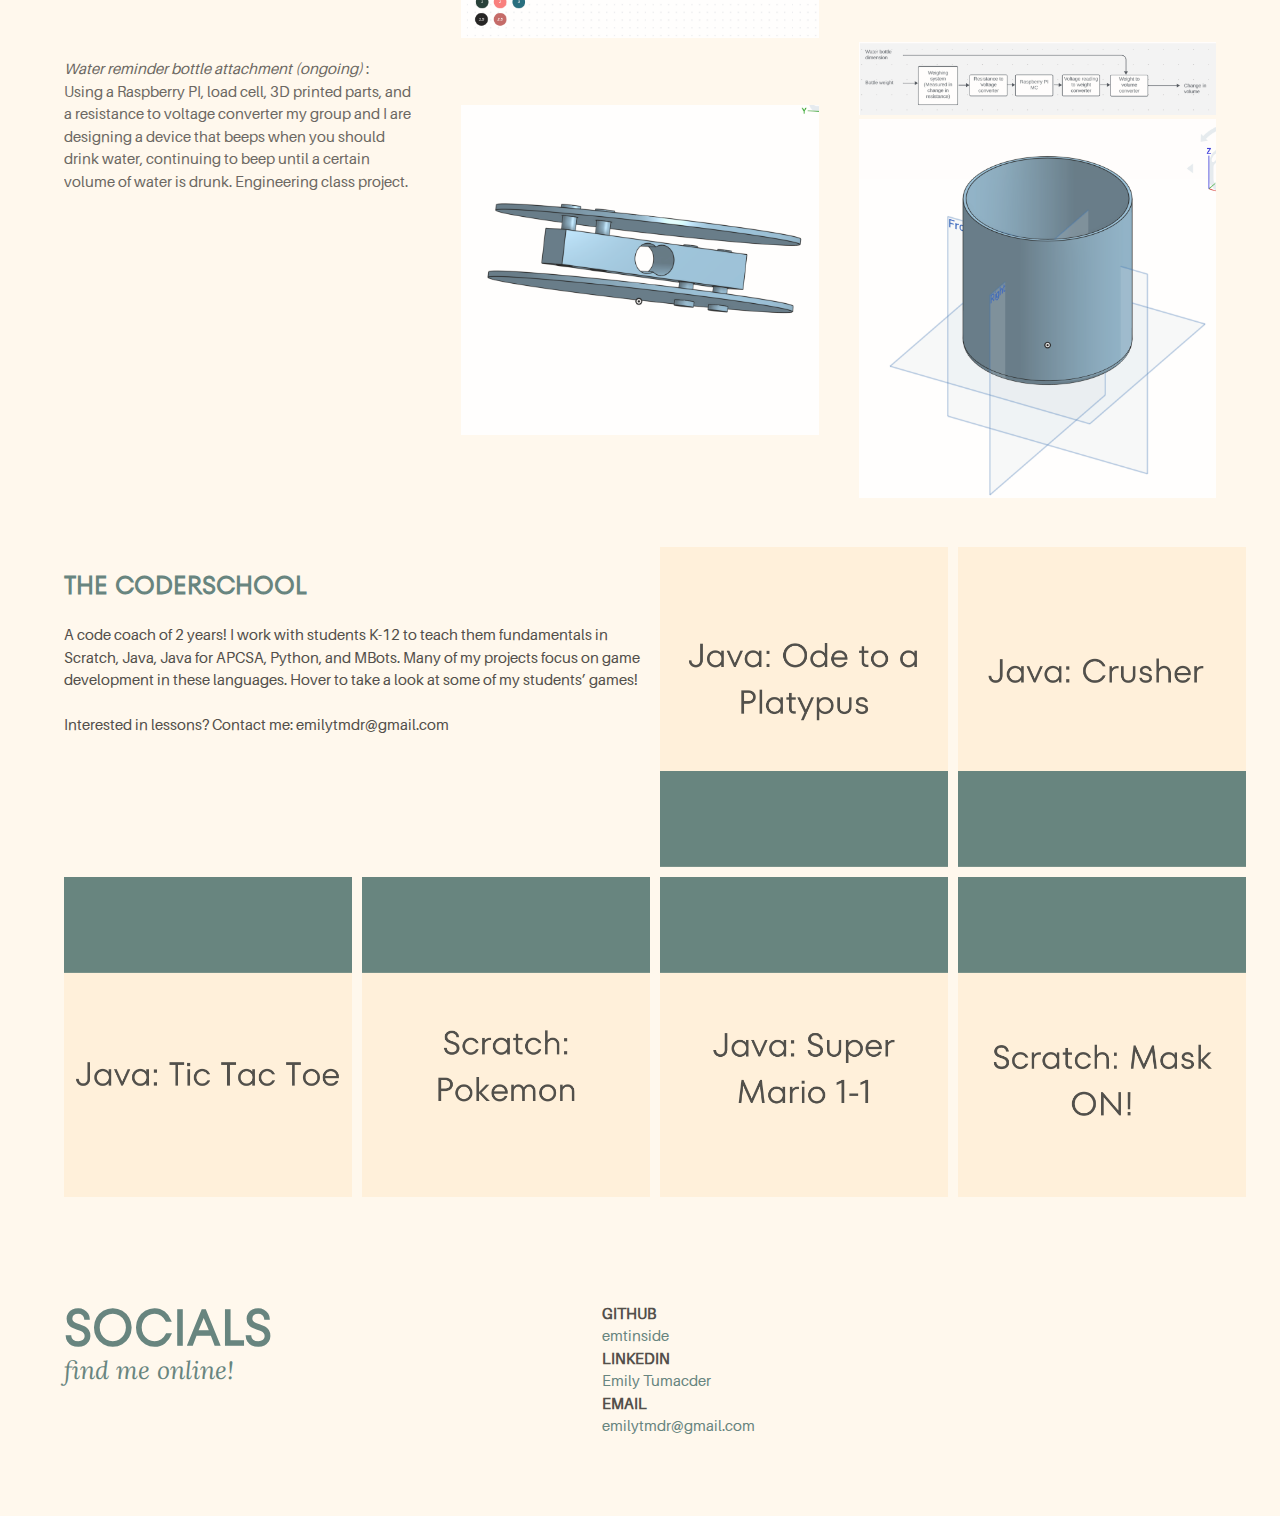
==== commit 2ca7b99f: "Fixed redundancies" ====
--- a/index.html
+++ b/index.html
@@ -25,7 +25,7 @@
   <body>
     <div id="titles">
       <div class="titles-child">
-        <p>✢ Updated: 27 September 2023 ✢</p>
+        <p>✢ Updated: 1 October 2023 ✢</p>
       </div>
       <div class="titles-child" id="logo">
         <img src="imgs/icon.png">
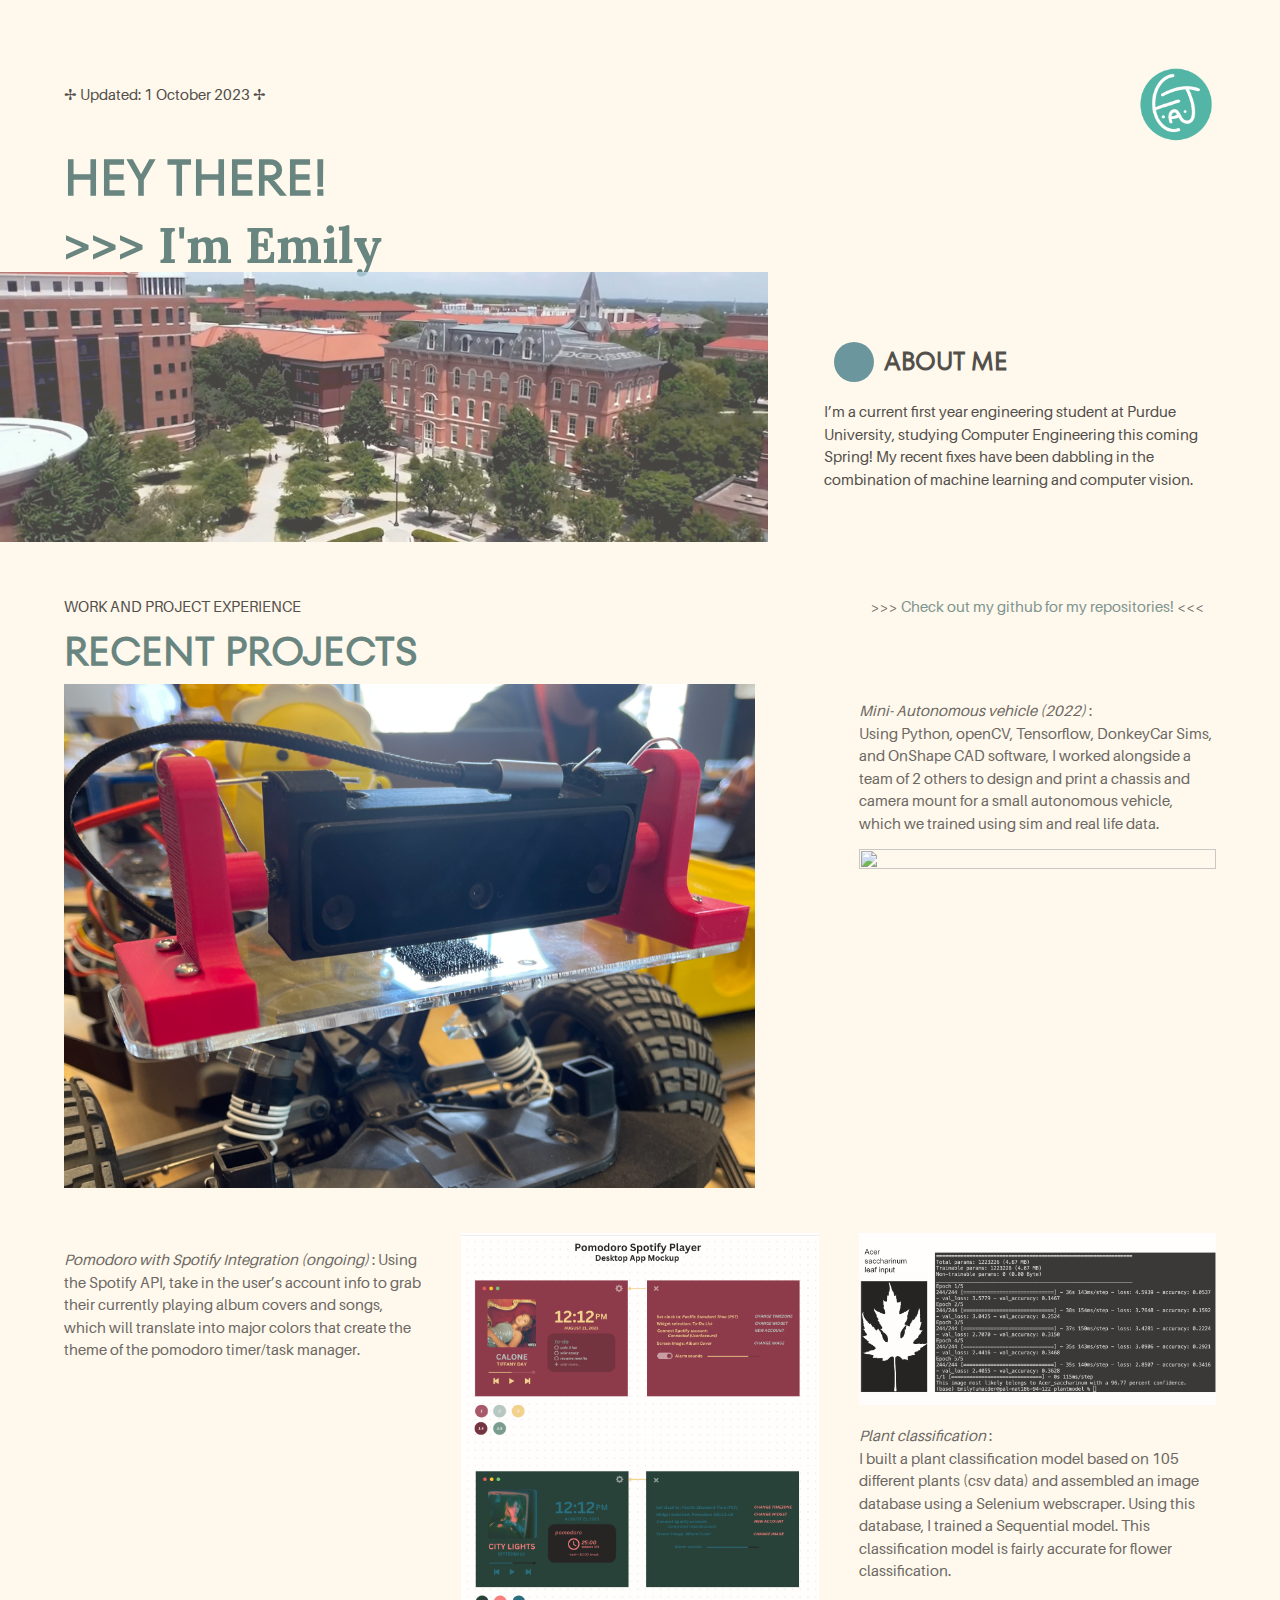
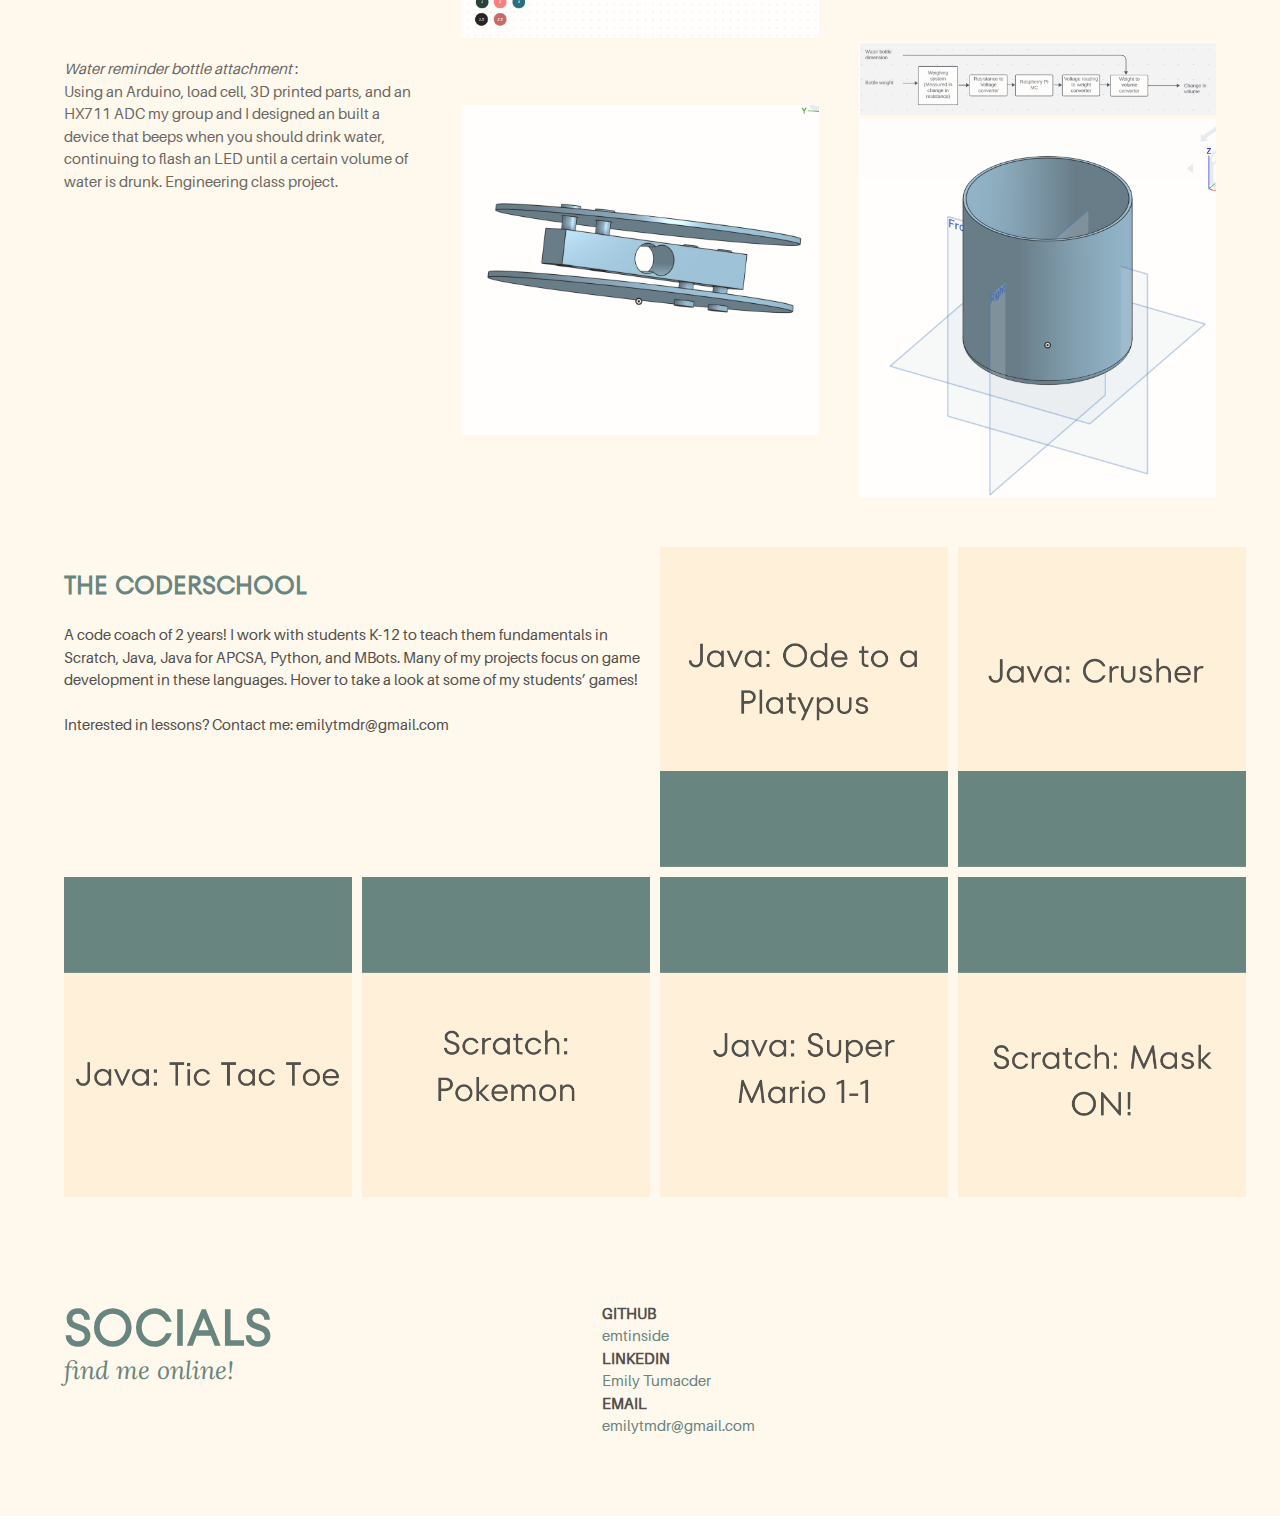
==== commit fe6c33c4: "Update to text" ====
--- a/index.html
+++ b/index.html
@@ -111,19 +111,20 @@
       <div class="flex-right">    
         <img src="/imgs/binary-plant-model.png">
         <p>
-        <i>Plant classification (ongoing)</i> :<br>
-                Based on the public Google Colab sheet, 
-                I’m working on a model that can take in a data base of 
-                local plants, identify them, and use web-scraping 
+        <i>Plant classification</i> :<br>
+                I built a plant classification model based on 
+                105 different plants (csv data) and assembled an image database using
+                a Selenium webscraper. Using this database, I trained a Sequential model. 
+                This classification model is fairly accurate for flower classification. 
         </p>
       </div>
 
       <div class="flex-left">
         <p>
-            <i>Water reminder bottle attachment (ongoing)</i> : <br>
-            Using a Raspberry PI, load cell, 3D printed parts, and a resistance to voltage converter
-            my group and I are designing a device that beeps when you should drink water,
-            continuing to beep until a certain volume of water is drunk. Engineering class project. 
+            <i>Water reminder bottle attachment</i> : <br>
+            Using an Arduino, load cell, 3D printed parts, and an HX711 ADC
+            my group and I designed an built a device that beeps when you should drink water,
+            continuing to flash an LED until a certain volume of water is drunk. Engineering class project. 
         </p>
     </div>
     
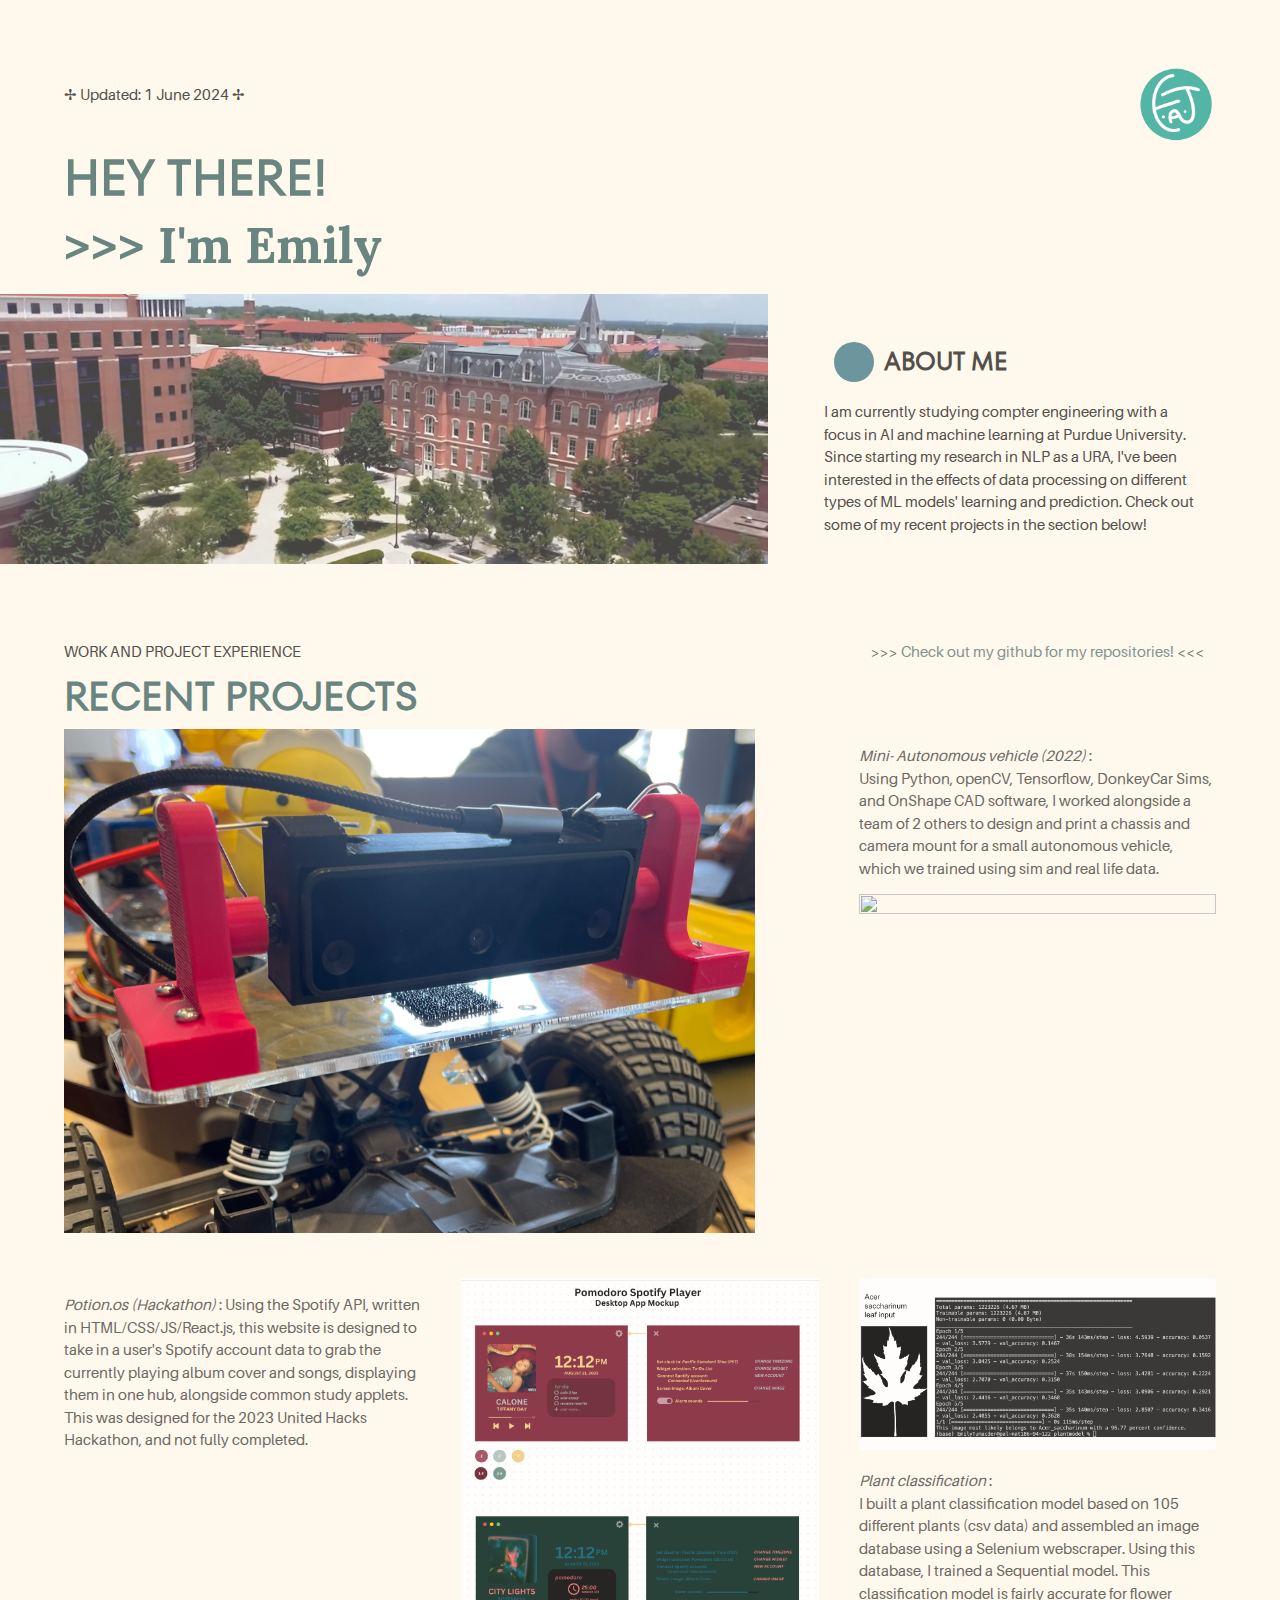
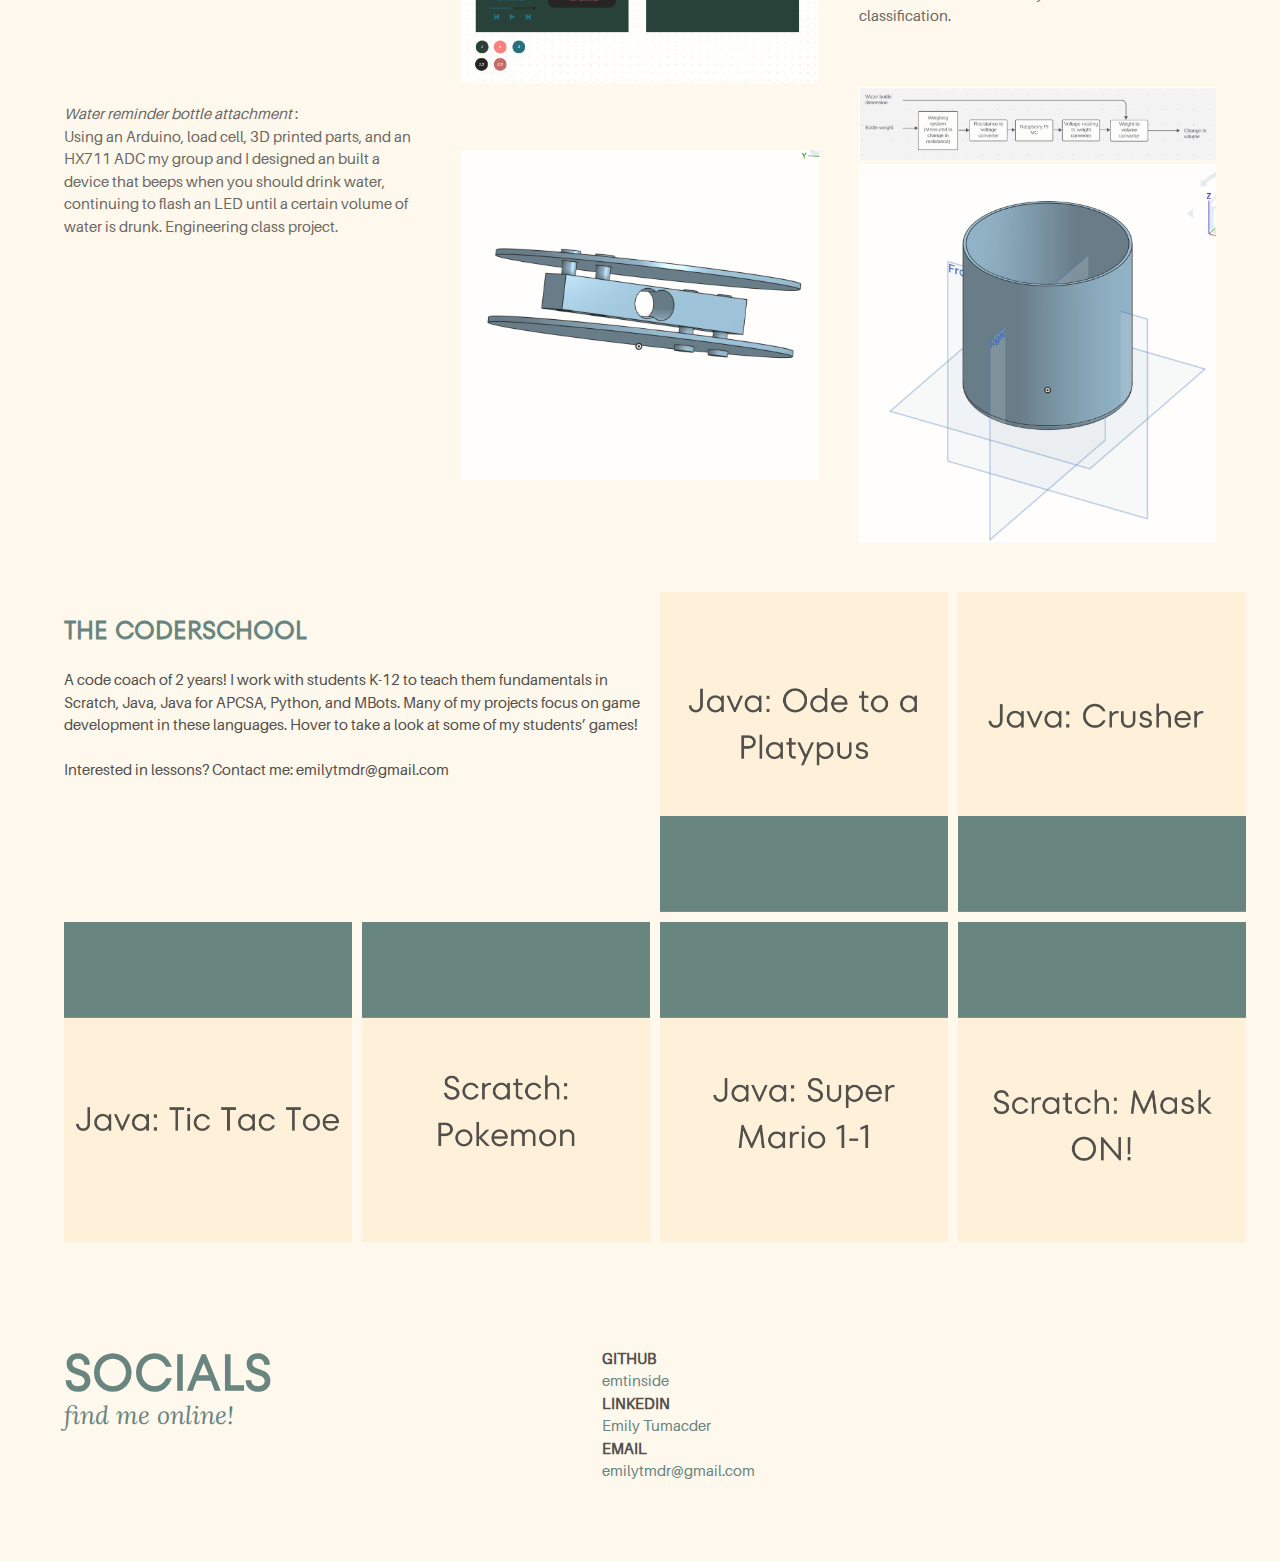
==== commit fdd46b19: "Updated projects" ====
--- a/index.html
+++ b/index.html
@@ -25,7 +25,7 @@
   <body>
     <div id="titles">
       <div class="titles-child">
-        <p>✢ Updated: 1 October 2023 ✢</p>
+        <p>✢ Updated: 1 June 2024 ✢</p>
       </div>
       <div class="titles-child" id="logo">
         <img src="imgs/icon.png">
@@ -52,10 +52,11 @@
       </div>
 
       <p>
-        I’m a current first year engineering student at Purdue University,
-        studying Computer Engineering this coming Spring! My recent fixes have
-        been dabbling in the combination of machine learning and computer
-        vision.
+        I am currently studying compter engineering with a focus in AI and 
+        machine learning at Purdue University. Since starting my research in NLP as 
+        a URA, I've been interested in the effects of data processing on 
+        different types of ML models' learning and prediction. Check out some of 
+        my recent projects in the section below! 
       </p>
     </div>
 
@@ -97,12 +98,12 @@
 
       <div class="flex-left">
             <p>
-                <i>Pomodoro with Spotify Integration (ongoing)</i> : 
-                Using the Spotify API, take in the 
-                user’s account info to grab their 
-                currently playing album covers and songs, 
-                which will translate into major colors 
-                that create the theme of the pomodoro timer/task manager. 
+                <i>Potion.os (Hackathon)</i> : 
+                Using the Spotify API, written in HTML/CSS/JS/React.js, this
+                website is designed to take in a user's Spotify account data to grab
+                the currently playing album cover and songs, displaying them in 
+                one hub, alongside common study applets. This was designed for the 
+                2023 United Hacks Hackathon, and not fully completed. 
             </p>
       </div>
       <div class="flex-center">
